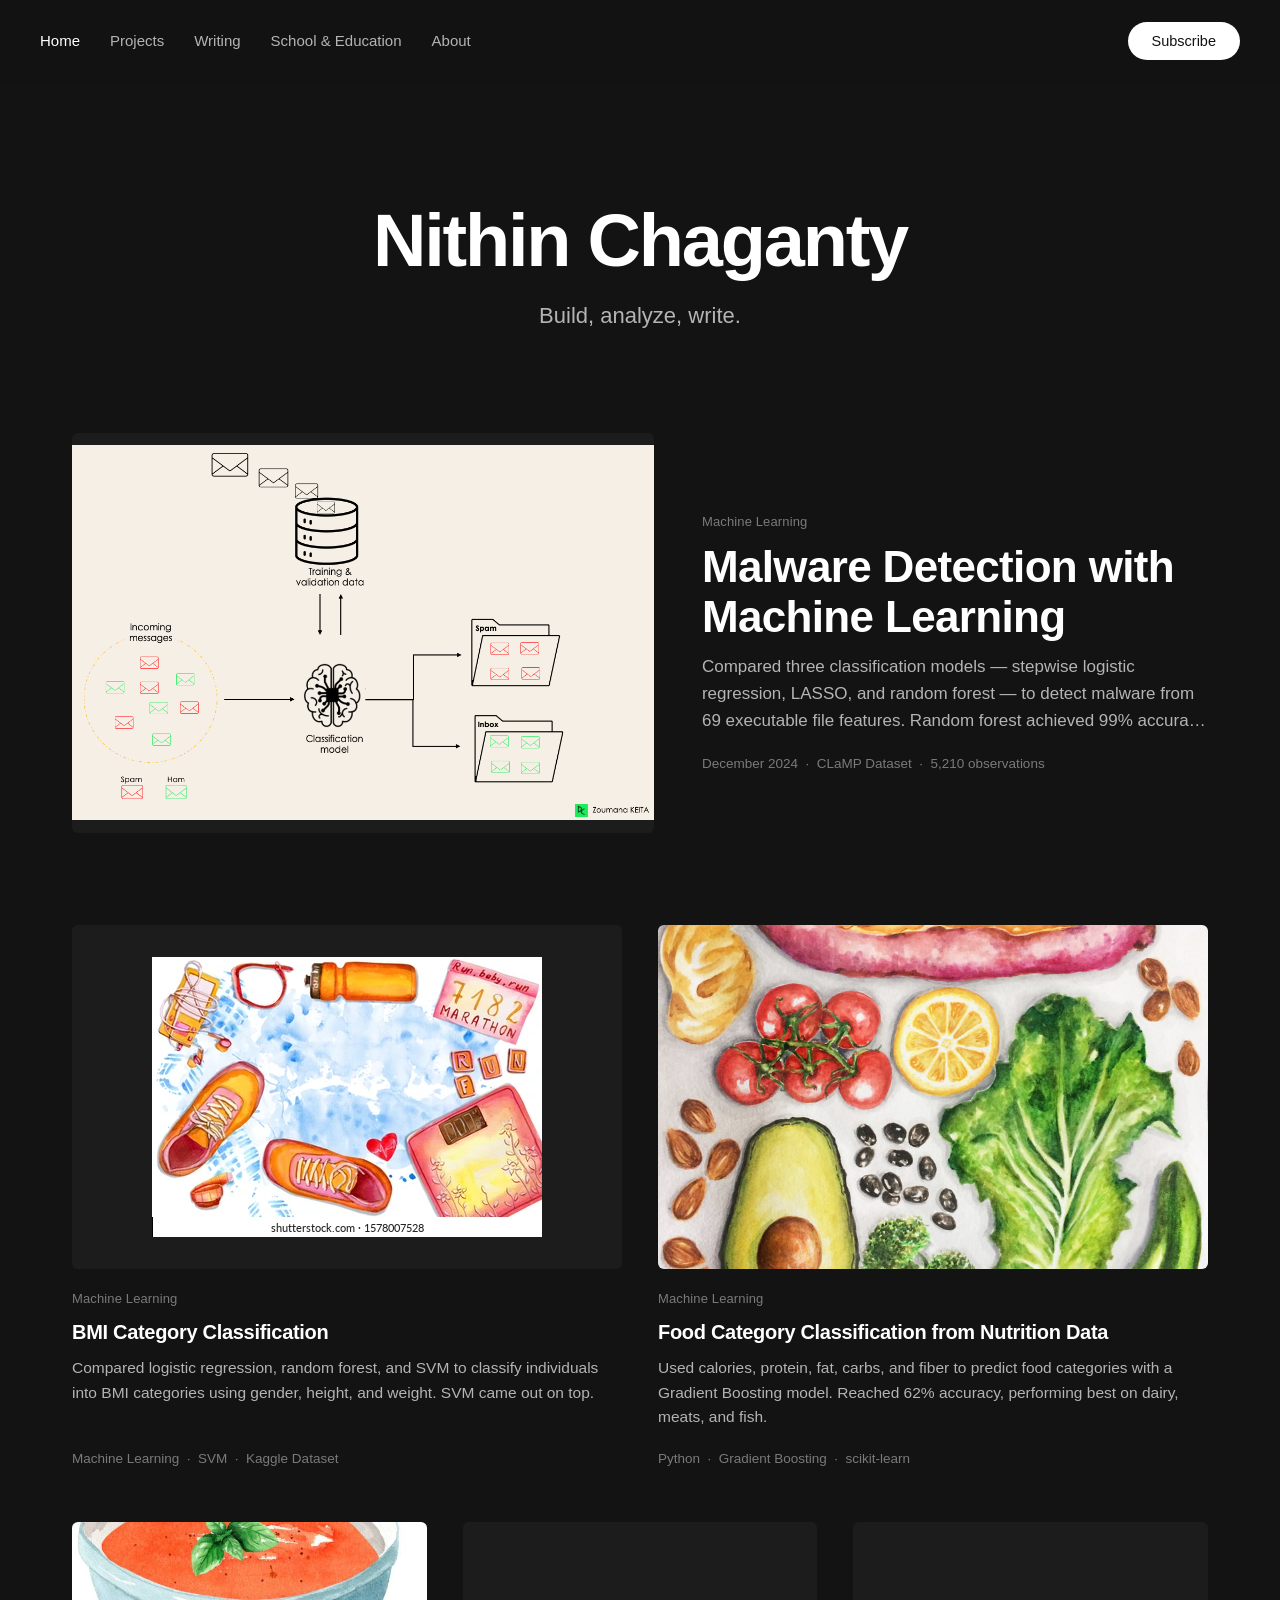
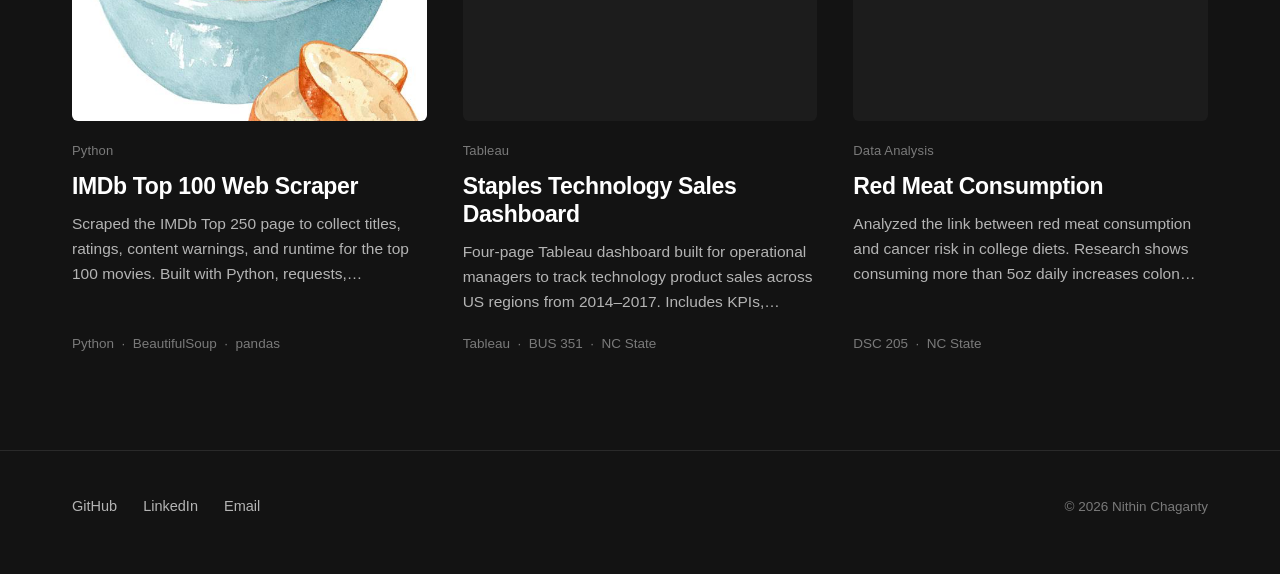
==== index.html @ 19c8eb6e "Update index.html" ====
<!DOCTYPE html>
<html lang="en">
<head>
<meta charset="UTF-8">
<meta name="viewport" content="width=device-width, initial-scale=1.0">
<title>Nithin Chaganty — Machine Learning &amp; Data Science</title>
<meta name="description" content="Machine learning and data science projects, plus writing on things I find interesting.">
<link rel="stylesheet" href="style.css">
</head>
<body>

 
<header class="site-header">
  <div class="wrap header-inner">
    <nav class="nav" id="nav">
      <a href="index.html">Home</a>
      <a href="projects.html">Projects</a>
      <a href="writing.html">Writing</a>
      <a href="school.html">School &amp; Education</a>
      <a href="about.html">About</a>
    </nav>
    <div class="header-actions">
      <button class="nav-toggle" aria-label="Toggle navigation" aria-expanded="false" aria-controls="nav">☰</button>
      <button class="btn-subscribe" data-subscribe-open>Subscribe</button>
    </div>
  </div>
</header>

<main>
  

  
  <section class="hero">
    <div class="wrap">
      <h1>Nithin Chaganty</h1>
      <p class="hero-tagline">Build, analyze, write.</p>
    </div>
  </section>

  <div class="wrap">

    <!-- TIER 1 — Featured (biggest) -->
    <article class="featured">
      <div class="thumb">
        <a href="https://github.com/Nithin-Chaganty/malware-detection-ml/blob/main/malware_detection_ml.ipynb" target="_blank" rel="noopener">
          <img src="images/66a2f1ebb5b625f74538ba66_668f07755b189f5d269ae3f2_Machine_learning_classification_illustration_for_the_email_a993b8df37.png" alt="Malware Detection Project">
        </a>
      </div>
      <div>
        <p class="post-eyebrow">Machine Learning</p>
        <a class="post-title-link" href="https://github.com/Nithin-Chaganty/malware-detection-ml/blob/main/malware_detection_ml.ipynb" target="_blank" rel="noopener">
          <h2 class="post-title">Malware Detection with Machine Learning</h2>
        </a>
        <p class="post-excerpt">Compared three classification models — stepwise logistic regression, LASSO, and random forest — to detect malware from 69 executable file features. Random forest achieved 99% accuracy with only 16 misclassifications out of 1,563 test files.</p>
        <p class="post-meta">December 2024 &nbsp;·&nbsp; CLaMP Dataset &nbsp;·&nbsp; 5,210 observations</p>
      </div>
    </article>

    <!-- TIER 2 — Medium (2 col) -->
    <div class="feed-medium">

      <article class="post-card">
        <div class="thumb">
          <a href="https://github.com/Nithin-Chaganty/bmi-classification-ml/blob/main/FinalReport.ipynb" target="_blank" rel="noopener">
            <img src="images/hand-drawn-watercolor-illustration-fitness-260nw-1578007528.webp" alt="BMI Classification Project" onerror="this.parentElement.innerHTML='&lt;span class=thumb-placeholder&gt;&lt;/span&gt;'">
          </a>
        </div>
        <p class="post-eyebrow">Machine Learning</p>
        <a class="post-title-link" href="https://github.com/Nithin-Chaganty/bmi-classification-ml/blob/main/FinalReport.ipynb" target="_blank" rel="noopener">
          <h2 class="post-title">BMI Category Classification</h2>
        </a>
        <p class="post-excerpt">Compared logistic regression, random forest, and SVM to classify individuals into BMI categories using gender, height, and weight. SVM came out on top.</p>
        <p class="post-meta">Machine Learning &nbsp;·&nbsp; SVM &nbsp;·&nbsp; Kaggle Dataset</p>
      </article>

      <article class="post-card">
        <div class="thumb">
          <a href="https://github.com/Nithin-Chaganty/food-nutrition-classification/blob/main/DSA201FinalProject.ipynb" target="_blank" rel="noopener">
            <img src="images/watercolor-healthy-food_orig.jpg" alt="Food Nutrition Classification" onerror="this.parentElement.innerHTML='&lt;span class=thumb-placeholder&gt;&lt;/span&gt;'">
          </a>
        </div>
        <p class="post-eyebrow">Machine Learning</p>
        <a class="post-title-link" href="https://github.com/Nithin-Chaganty/food-nutrition-classification/blob/main/DSA201FinalProject.ipynb" target="_blank" rel="noopener">
          <h2 class="post-title">Food Category Classification from Nutrition Data</h2>
        </a>
        <p class="post-excerpt">Used calories, protein, fat, carbs, and fiber to predict food categories with a Gradient Boosting model. Reached 62% accuracy, performing best on dairy, meats, and fish.</p>
        <p class="post-meta">Python &nbsp;·&nbsp; Gradient Boosting &nbsp;·&nbsp; scikit-learn</p>
      </article>

    </div>

    <!-- TIER 3 — Small (3 col grid) -->
    <div class="feed">

      <article class="post-card">
        <div class="thumb">
          <a href="https://nbviewer.org/github/Nithin-Chaganty/imdb-top-100-webscraper/blob/main/Webscraping.ipynb" target="_blank" rel="noopener">
            <img src="images/istockphoto-2164151690-612x612.jpg" alt="IMDb Web Scraper" onerror="this.parentElement.innerHTML='&lt;span class=thumb-placeholder&gt;&lt;/span&gt;'">
          </a>
        </div>
        <p class="post-eyebrow">Python</p>
        <a class="post-title-link" href="https://nbviewer.org/github/Nithin-Chaganty/imdb-top-100-webscraper/blob/main/Webscraping.ipynb" target="_blank" rel="noopener">
          <h2 class="post-title">IMDb Top 100 Web Scraper</h2>
        </a>
        <p class="post-excerpt">Scraped the IMDb Top 250 page to collect titles, ratings, content warnings, and runtime for the top 100 movies. Built with Python, requests, BeautifulSoup, and pandas.</p>
        <p class="post-meta">Python &nbsp;·&nbsp; BeautifulSoup &nbsp;·&nbsp; pandas</p>
      </article>
     
<article class="post-card">
  <div class="thumb">
    <a href="staples-dashboard.html">
      <img src="images/staples.jpg" alt="Staples Dashboard" onerror="this.parentElement.innerHTML='&lt;span class=thumb-placeholder&gt;&lt;/span&gt;'">
    </a>
  </div>
  <p class="post-eyebrow">Tableau</p>
  <a class="post-title-link" href="staples-dashboard.html">
    <h2 class="post-title">Staples Technology Sales Dashboard</h2>
  </a>
  <p class="post-excerpt">Four-page Tableau dashboard built for operational managers to track technology product sales across US regions from 2014–2017. Includes KPIs, geographic maps, and profit analysis.</p>
  <p class="post-meta">Tableau &nbsp;·&nbsp; BUS 351 &nbsp;·&nbsp; NC State</p>
</article>

<article class="post-card">
  <div class="thumb">
    <a href="redmeat.html">
      <img src="images/redmeat.jpg" alt="Red Meat Consumption" onerror="this.parentElement.innerHTML='&lt;span class=thumb-placeholder&gt;&lt;/span&gt;'">
    </a>
  </div>
  <p class="post-eyebrow">Data Analysis</p>
  <a class="post-title-link" href="redmeat.html">
    <h2 class="post-title">Red Meat Consumption</h2>
  </a>
  <p class="post-excerpt">Analyzed the link between red meat consumption and cancer risk in college diets. Research shows consuming more than 5oz daily increases colon cancer risk by 30% — with effects that accumulate silently over time.</p>
  <p class="post-meta">DSC 205 &nbsp;·&nbsp; NC State</p>
</article>
     
    </div>
  </div>
</main>

<footer class="site-footer">
  <div class="wrap footer-inner">
    <div class="footer-links">
      <a href="https://github.com/Nithin-Chaganty" target="_blank" rel="noopener">GitHub</a>
      <a href="https://linkedin.com/in/nithin-chaganty" target="_blank" rel="noopener">LinkedIn</a>
      <a href="mailto:you@example.com">Email</a>
    </div>
    <p class="footer-copy">© 2026 Nithin Chaganty</p>
  </div>
</footer>

<div class="modal-backdrop" id="subscribe-modal" role="dialog" aria-modal="true" aria-labelledby="subscribe-title">
  <div class="modal">
    <button class="modal-close" data-subscribe-close aria-label="Close">&times;</button>
    <h2 id="subscribe-title">Get new posts by email</h2>
    <p>New projects and writing, sent when I publish. No spam.</p>
    <form action="https://formspree.io/f/YOUR_FORM_ID" method="POST">
      <input type="email" name="email" placeholder="name@example.com" required aria-label="Email address">
      <button type="submit" class="btn-subscribe">Subscribe</button>
    </form>
    <p class="modal-note">Unsubscribe anytime.</p>
  </div>
</div>

<script src="script.js"></script>
</body>
</html>
---- style.css ----
/* ============================================================
   Shared styles — used by every page.
   Edit colors and fonts here once; the whole site follows.
   ============================================================ */

:root{
  --bg:#131313;
  --bg-raised:#1C1C1C;
  --text:#FFFFFF;
  --text-secondary:#B4B4B4;
  --text-muted:#7A7A7A;
  --border:#2A2A2A;
  --accent:#A0A0A0;
  --pill-bg:#FFFFFF;
  --pill-text:#131313;
  --font:Arial,Helvetica,sans-serif;
  --max-w:1200px;
  --radius:6px;
}

*{box-sizing:border-box;}
html{scroll-behavior:smooth;}
body{
  margin:0;
  background:var(--bg);
  color:var(--text);
  font-family:var(--font);
  font-size:16px;
  line-height:1.6;
  -webkit-font-smoothing:antialiased;
  -moz-osx-font-smoothing:grayscale;
}
img{max-width:100%; display:block;}
a{color:inherit; text-decoration:none;}

.wrap{max-width:var(--max-w); margin:0 auto; padding:0 32px;}
@media (max-width:640px){.wrap{padding:0 20px;}}

.sr-only{
  position:absolute; width:1px; height:1px; padding:0; margin:-1px;
  overflow:hidden; clip:rect(0,0,0,0); white-space:nowrap; border:0;
}

/* ---------------- header / nav ---------------- */
.site-header{
  position:sticky; top:0; z-index:60;
  background:rgba(19,19,19,0.9);
  backdrop-filter:blur(10px);
}
.header-inner{
  display:flex; align-items:center; justify-content:space-between;
  gap:24px; padding:22px 0;
}
.nav{display:flex; align-items:center; gap:30px; flex-wrap:wrap;}
.nav a{
  font-size:15px;
  font-weight:400;
  color:var(--text-secondary);
  transition:color .15s ease;
}
.nav a:hover{color:var(--text);}
.nav a.is-active{color:var(--text); font-weight:500;}

.header-actions{display:flex; align-items:center; gap:16px;}
.btn-subscribe{
  background:var(--pill-bg);
  color:var(--pill-text);
  font-family:var(--font);
  font-size:14.5px;
  font-weight:500;
  border:none;
  border-radius:999px;
  padding:11px 24px;
  cursor:pointer;
  transition:opacity .15s ease, transform .1s ease;
}
.btn-subscribe:hover{opacity:.85;}
.btn-subscribe:active{transform:scale(.97);}

.nav-toggle{
  display:none;
  background:none; border:none; color:var(--text);
  font-size:22px; cursor:pointer; padding:4px 8px;
}
@media (max-width:820px){
  .nav-toggle{display:block;}
  .nav{
    display:none;
    position:absolute; top:100%; left:0; right:0;
    flex-direction:column; align-items:flex-start; gap:0;
    background:var(--bg); border-top:1px solid var(--border);
    padding:8px 32px 20px;
  }
  .nav.is-open{display:flex;}
  .nav a{padding:12px 0; width:100%;}
}

/* ---------------- hero ---------------- */
.hero{padding:120px 0 100px; text-align:center;}
.hero h1{
  font-size:clamp(44px,7vw,74px);
  font-weight:700;
  letter-spacing:-0.03em;
  line-height:1.05;
  margin:0 0 18px;
}
.hero-tagline{
  font-size:clamp(18px,2.2vw,22px);
  color:var(--text-secondary);
  font-weight:400;
  margin:0;
}
.page-head{padding:80px 0 56px;}
.page-head h1{
  font-size:clamp(34px,5vw,52px);
  font-weight:700;
  letter-spacing:-0.025em;
  margin:0 0 14px;
}
.page-head p{
  font-size:17px;
  color:var(--text-secondary);
  max-width:620px;
  margin:0;
}

/* ---------------- featured post ---------------- */
.featured{
  display:grid;
  grid-template-columns:1.15fr 1fr;
  gap:48px;
  align-items:center;
  padding-bottom:72px;
}
@media (max-width:900px){.featured{grid-template-columns:1fr; gap:24px;}}
.featured .thumb{aspect-ratio:16/11;}
.featured .post-title{font-size:clamp(30px,3.6vw,44px); line-height:1.12;}
.featured .post-excerpt{font-size:17px; -webkit-line-clamp:3;}

/* ---------------- medium posts (2 col) ---------------- */
.feed-medium{
  display:grid;
  grid-template-columns:1fr 1fr;
  gap:36px;
  margin-bottom:52px;
}
.feed-medium .post-title{font-size:20px;}
.feed-medium .thumb{aspect-ratio:16/10;}
@media (max-width:700px){.feed-medium{grid-template-columns:1fr;}}

/* ---------------- post cards ---------------- */
.feed{
  display:grid;
  grid-template-columns:repeat(auto-fill,minmax(300px,1fr));
  gap:52px 36px;
  padding-bottom:96px;
}
.post-card{display:flex; flex-direction:column;}
.thumb{
  width:100%;
  aspect-ratio:16/9;
  border-radius:var(--radius);
  overflow:hidden;
  background:var(--bg-raised);
  margin-bottom:20px;
  display:flex; align-items:center; justify-content:center;
}
.thumb img{width:100%; height:100%; object-fit:cover;}
.thumb-placeholder{
  font-size:13px;
  color:var(--text-muted);
  letter-spacing:.02em;
}
.post-eyebrow{
  font-size:13px;
  font-weight:500;
  color:var(--text-muted);
  margin:0 0 10px;
  letter-spacing:.01em;
}
.post-title{
  font-size:23px;
  font-weight:700;
  letter-spacing:-0.015em;
  line-height:1.22;
  margin:0 0 12px;
}
.post-card a.post-title-link:hover .post-title,
.featured a.post-title-link:hover .post-title{color:var(--accent);}
.post-excerpt{
  font-size:15.5px;
  color:var(--text-secondary);
  margin:0 0 14px;
  display:-webkit-box;
  -webkit-line-clamp:3;
  -webkit-box-orient:vertical;
  overflow:hidden;
}
.post-meta{
  font-size:13.5px;
  color:var(--text-muted);
  margin:0;
  margin-top:auto;
  padding-top:4px;
}

/* ---------------- filter chips ---------------- */
.filters{display:flex; gap:10px; flex-wrap:wrap; padding-bottom:40px;}
.chip{
  background:transparent;
  border:1px solid var(--border);
  color:var(--text-secondary);
  font-family:var(--font);
  font-size:14px;
  border-radius:999px;
  padding:8px 18px;
  cursor:pointer;
  transition:border-color .15s ease, color .15s ease;
}
.chip:hover{border-color:var(--text-muted); color:var(--text);}
.chip.is-active{background:var(--text); border-color:var(--text); color:var(--bg); font-weight:500;}

/* ---------------- article page ---------------- */
.article{max-width:720px; margin:0 auto; padding:60px 0 100px;}
.article-head{margin-bottom:44px;}
.article-head .post-eyebrow{font-size:14px; color:var(--accent);}
.article-head h1{
  font-size:clamp(32px,4.6vw,50px);
  font-weight:700;
  letter-spacing:-0.025em;
  line-height:1.12;
  margin:0 0 16px;
}
.article-head .post-meta{font-size:14.5px;}
.article-hero{border-radius:var(--radius); overflow:hidden; margin-bottom:44px; background:var(--bg-raised);}
.article-body{font-size:17.5px; line-height:1.75; color:#E4E4E4;}
.article-body h2{font-size:27px; font-weight:700; letter-spacing:-0.015em; margin:48px 0 16px;}
.article-body h3{font-size:21px; font-weight:600; margin:36px 0 12px;}
.article-body p{margin:0 0 24px;}
.article-body ul,.article-body ol{margin:0 0 24px; padding-left:24px;}
.article-body li{margin-bottom:10px;}
.article-body a{color:var(--accent); text-decoration:underline; text-underline-offset:3px;}
.article-body blockquote{
  margin:32px 0;
  padding:4px 0 4px 22px;
  border-left:2px solid var(--accent);
  color:var(--text-secondary);
  font-style:italic;
}
.article-body img{border-radius:var(--radius); margin:32px 0;}
.article-body code{
  background:var(--bg-raised);
  padding:2px 7px;
  border-radius:4px;
  font-family:ui-monospace,SFMono-Regular,Menlo,monospace;
  font-size:.9em;
}
.article-body pre{
  background:var(--bg-raised);
  padding:20px 22px;
  border-radius:var(--radius);
  overflow-x:auto;
  margin:0 0 28px;
}
.article-body pre code{background:none; padding:0;}

/* ---------------- subscribe modal ---------------- */
.modal-backdrop{
  display:none;
  position:fixed; inset:0; z-index:100;
  background:rgba(0,0,0,.72);
  backdrop-filter:blur(3px);
  align-items:center; justify-content:center;
  padding:20px;
}
.modal-backdrop.is-open{display:flex;}
.modal{
  background:var(--bg-raised);
  border:1px solid var(--border);
  border-radius:12px;
  padding:36px 34px 32px;
  max-width:420px; width:100%;
  position:relative;
}
.modal h2{font-size:24px; font-weight:700; letter-spacing:-0.02em; margin:0 0 10px;}
.modal p{font-size:15px; color:var(--text-secondary); margin:0 0 22px;}
.modal-close{
  position:absolute; top:14px; right:16px;
  background:none; border:none; color:var(--text-muted);
  font-size:24px; line-height:1; cursor:pointer; padding:4px;
}
.modal-close:hover{color:var(--text);}
.modal input[type=email]{
  width:100%;
  background:var(--bg);
  border:1px solid var(--border);
  border-radius:var(--radius);
  color:var(--text);
  font-family:var(--font);
  font-size:15px;
  padding:13px 16px;
  margin-bottom:14px;
}
.modal input[type=email]:focus{outline:none; border-color:var(--accent);}
.modal .btn-subscribe{width:100%;}
.modal-note{font-size:13px; color:var(--text-muted); margin:16px 0 0;}

/* ---------------- footer ---------------- */
.site-footer{
  border-top:1px solid var(--border);
  padding:44px 0 56px;
}
.footer-inner{
  display:flex; align-items:center; justify-content:space-between;
  gap:20px; flex-wrap:wrap;
}
.footer-links{display:flex; gap:26px; flex-wrap:wrap;}
.footer-links a{font-size:14.5px; color:var(--text-secondary);}
.footer-links a:hover{color:var(--text);}
.footer-copy{font-size:13.5px; color:var(--text-muted); margin:0;}

/* ---------------- focus + motion ---------------- */
a:focus-visible,button:focus-visible,input:focus-visible{
  outline:2px solid var(--accent);
  outline-offset:3px;
  border-radius:3px;
}
@media (prefers-reduced-motion:reduce){
  *{animation:none !important; transition:none !important;}
  html{scroll-behavior:auto;}
}
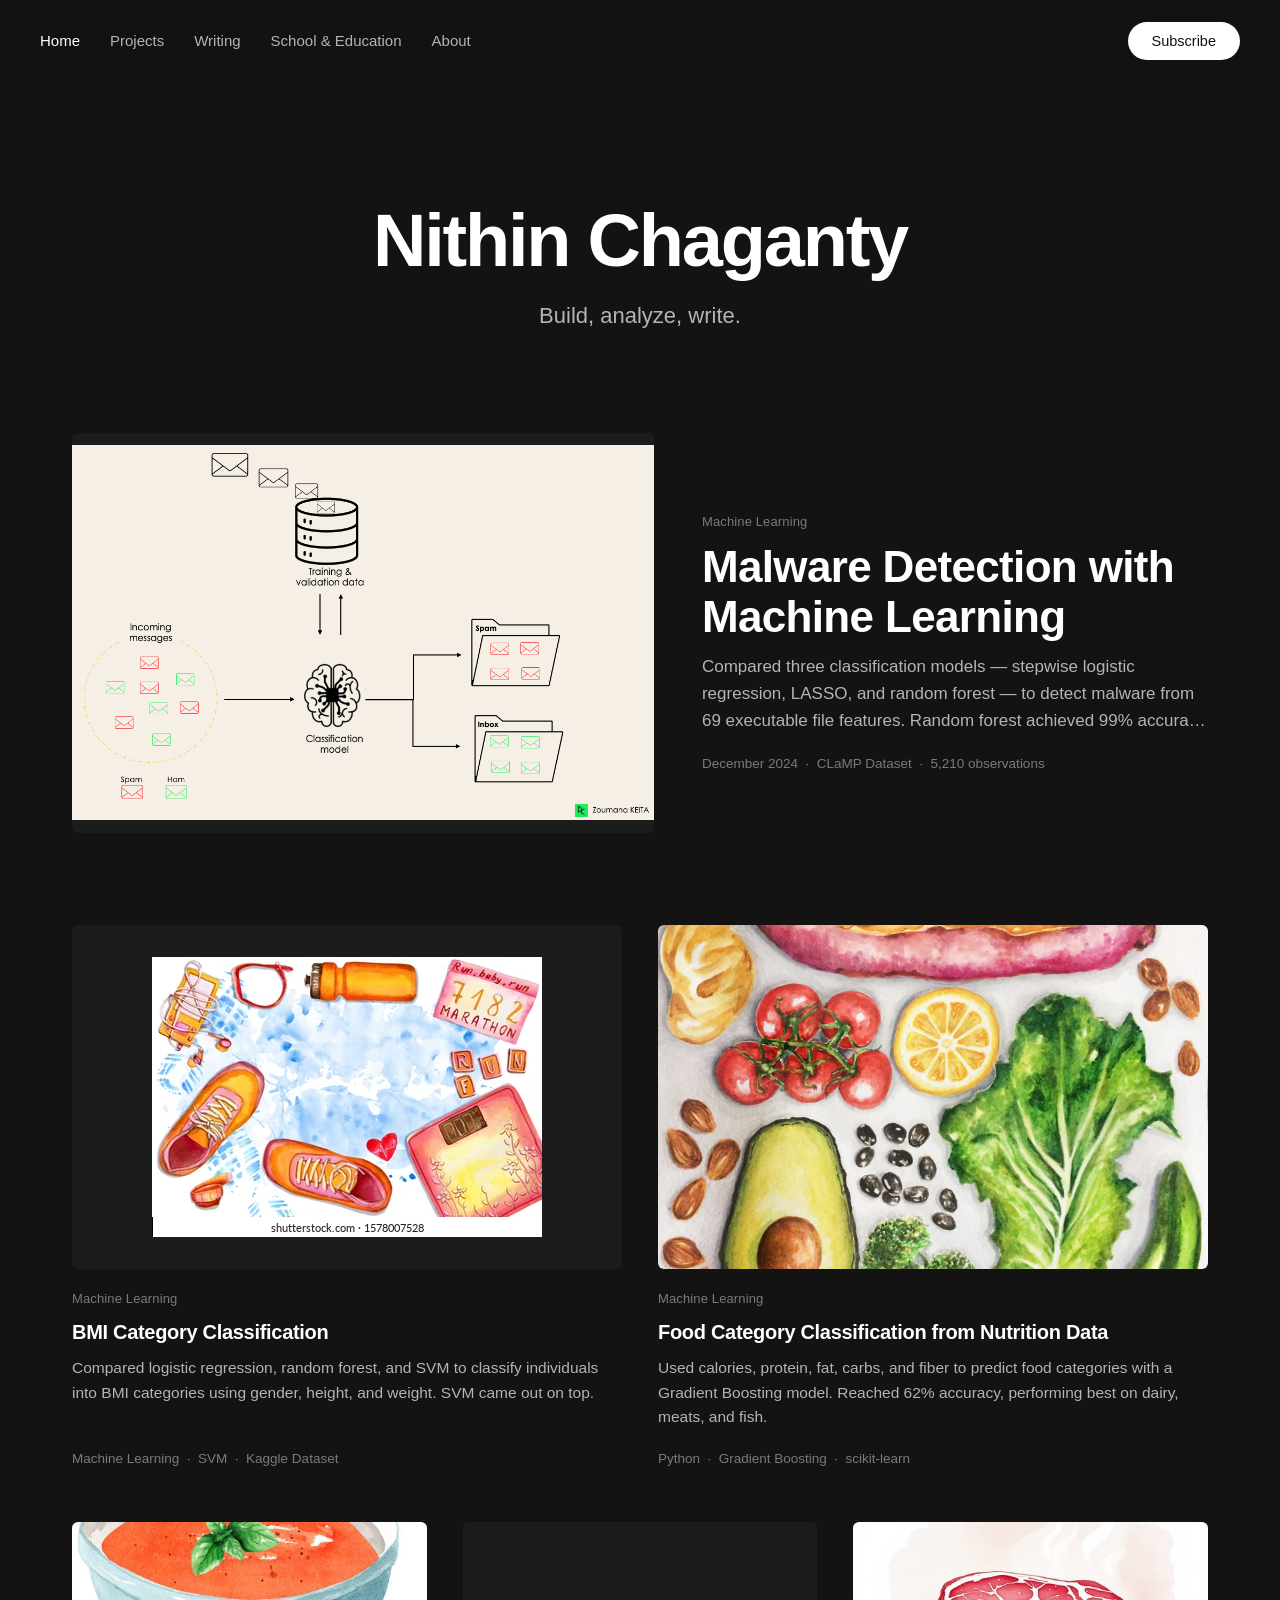
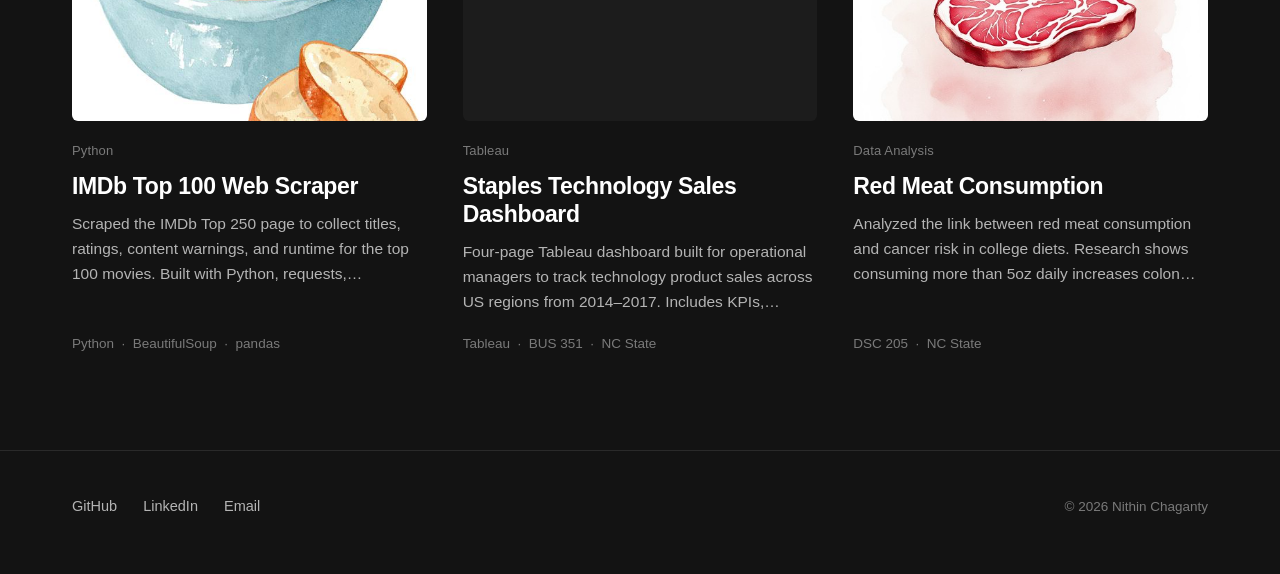
==== commit e7ad7c74: "Update index.html" ====
--- a/index.html
+++ b/index.html
@@ -123,7 +123,7 @@
 <article class="post-card">
   <div class="thumb">
     <a href="redmeat.html">
-      <img src="images/redmeat.jpg" alt="Red Meat Consumption" onerror="this.parentElement.innerHTML='&lt;span class=thumb-placeholder&gt;&lt;/span&gt;'">
+      <img src="images/watercolor-steak-art-stockcake.jpg" alt="Red Meat Consumption" onerror="this.parentElement.innerHTML='&lt;span class=thumb-placeholder&gt;&lt;/span&gt;'">
     </a>
   </div>
   <p class="post-eyebrow">Data Analysis</p>
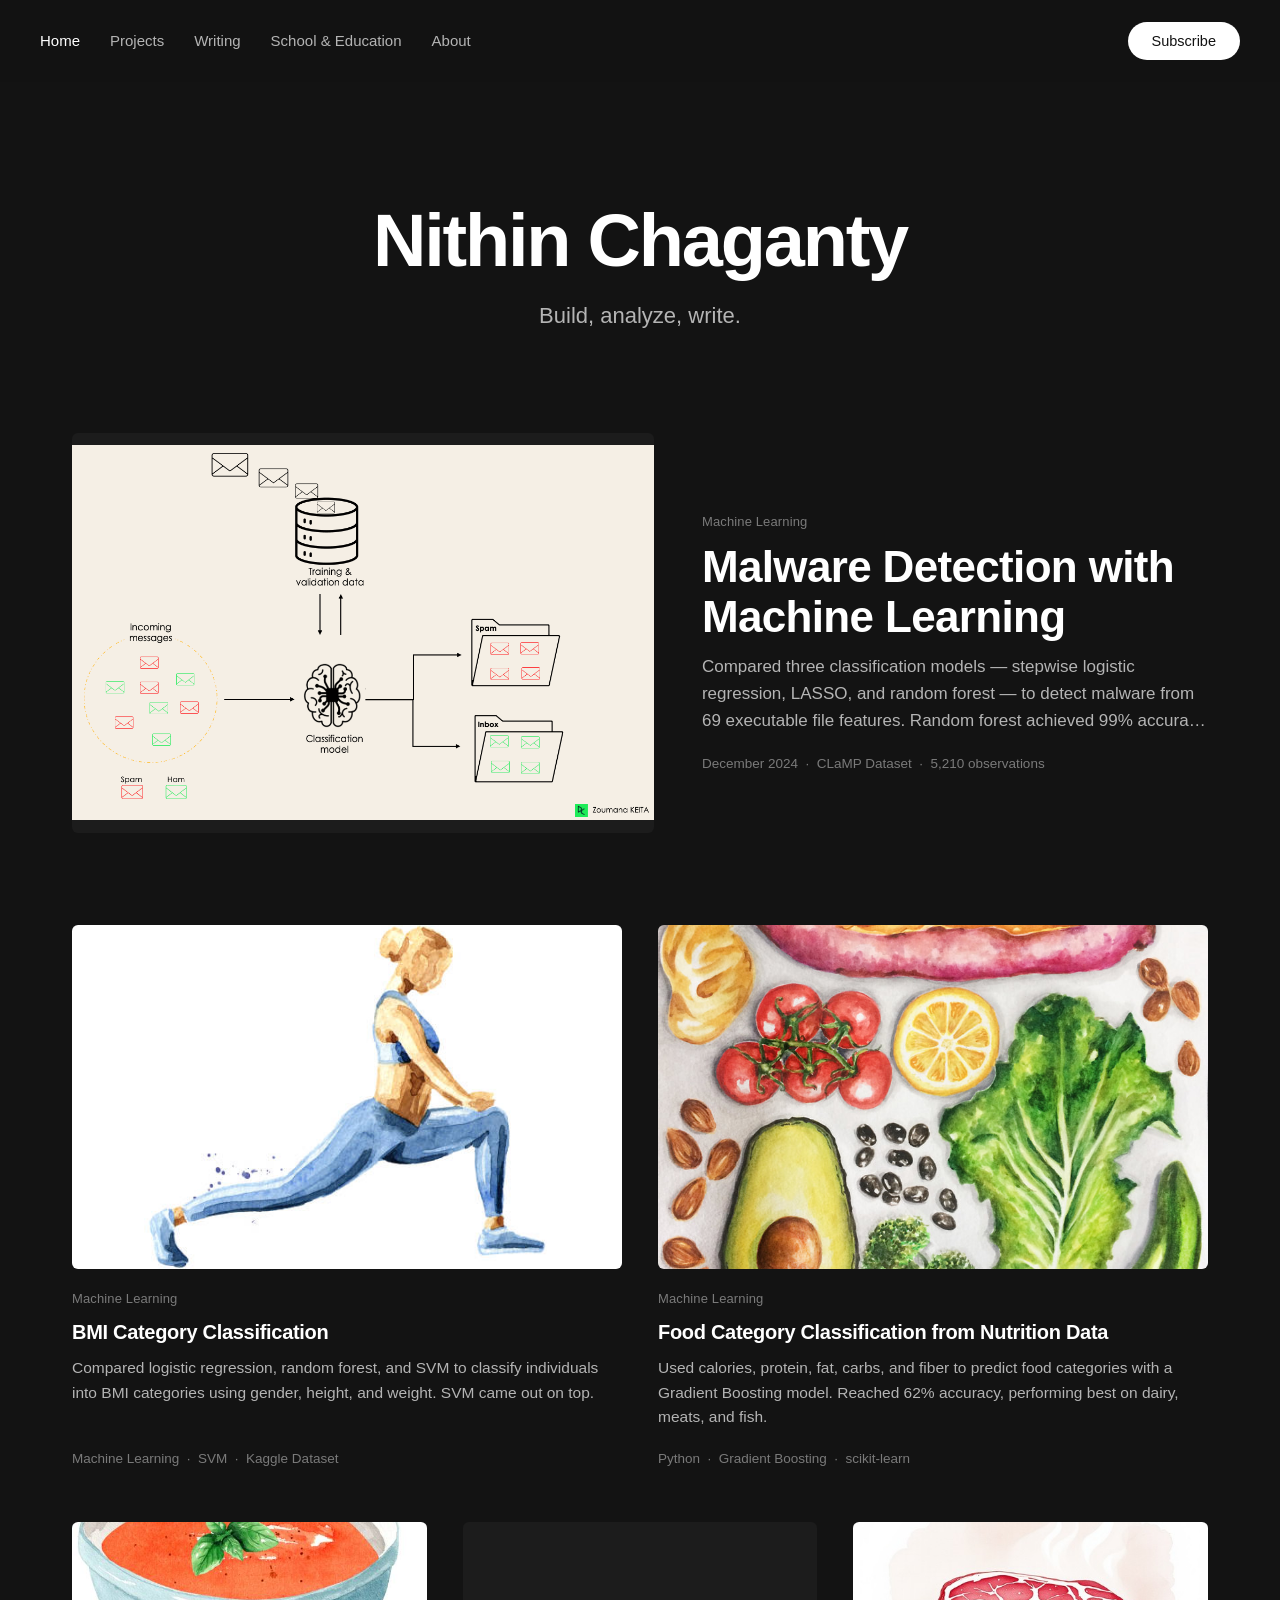
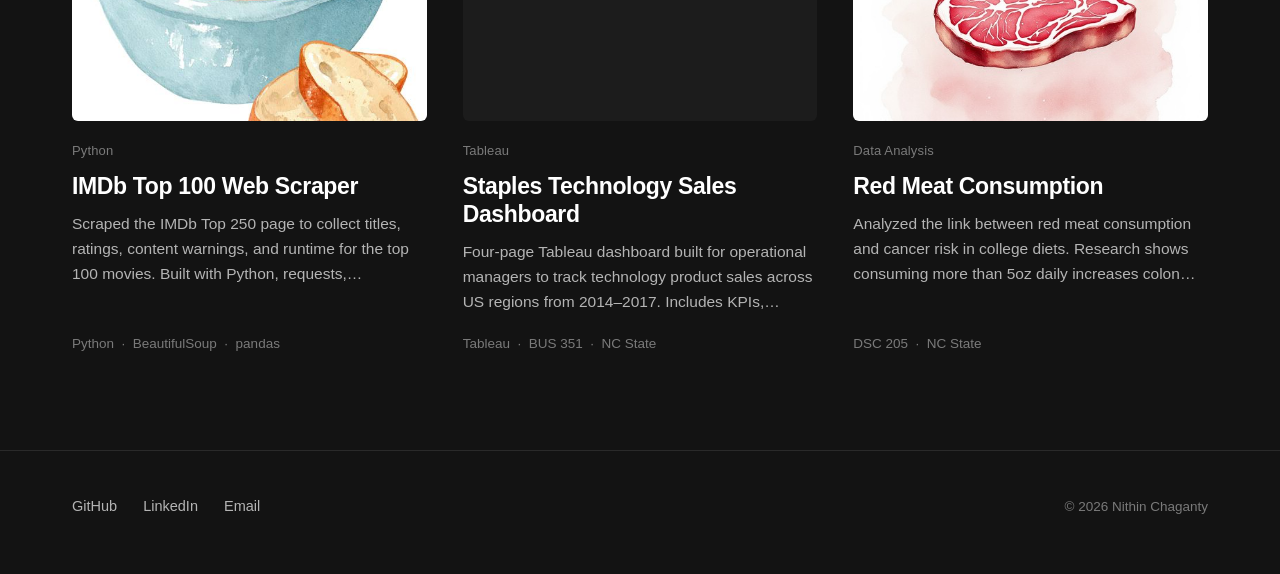
==== commit 8b458015: "Update index.html" ====
--- a/index.html
+++ b/index.html
@@ -62,7 +62,7 @@
       <article class="post-card">
         <div class="thumb">
           <a href="https://github.com/Nithin-Chaganty/bmi-classification-ml/blob/main/FinalReport.ipynb" target="_blank" rel="noopener">
-            <img src="images/hand-drawn-watercolor-illustration-fitness-260nw-1578007528.webp" alt="BMI Classification Project" onerror="this.parentElement.innerHTML='&lt;span class=thumb-placeholder&gt;&lt;/span&gt;'">
+            <img src="images/istockphoto-1091779810-612x612.jpg" alt="BMI Classification Project" onerror="this.parentElement.innerHTML='&lt;span class=thumb-placeholder&gt;&lt;/span&gt;'">
           </a>
         </div>
         <p class="post-eyebrow">Machine Learning</p>
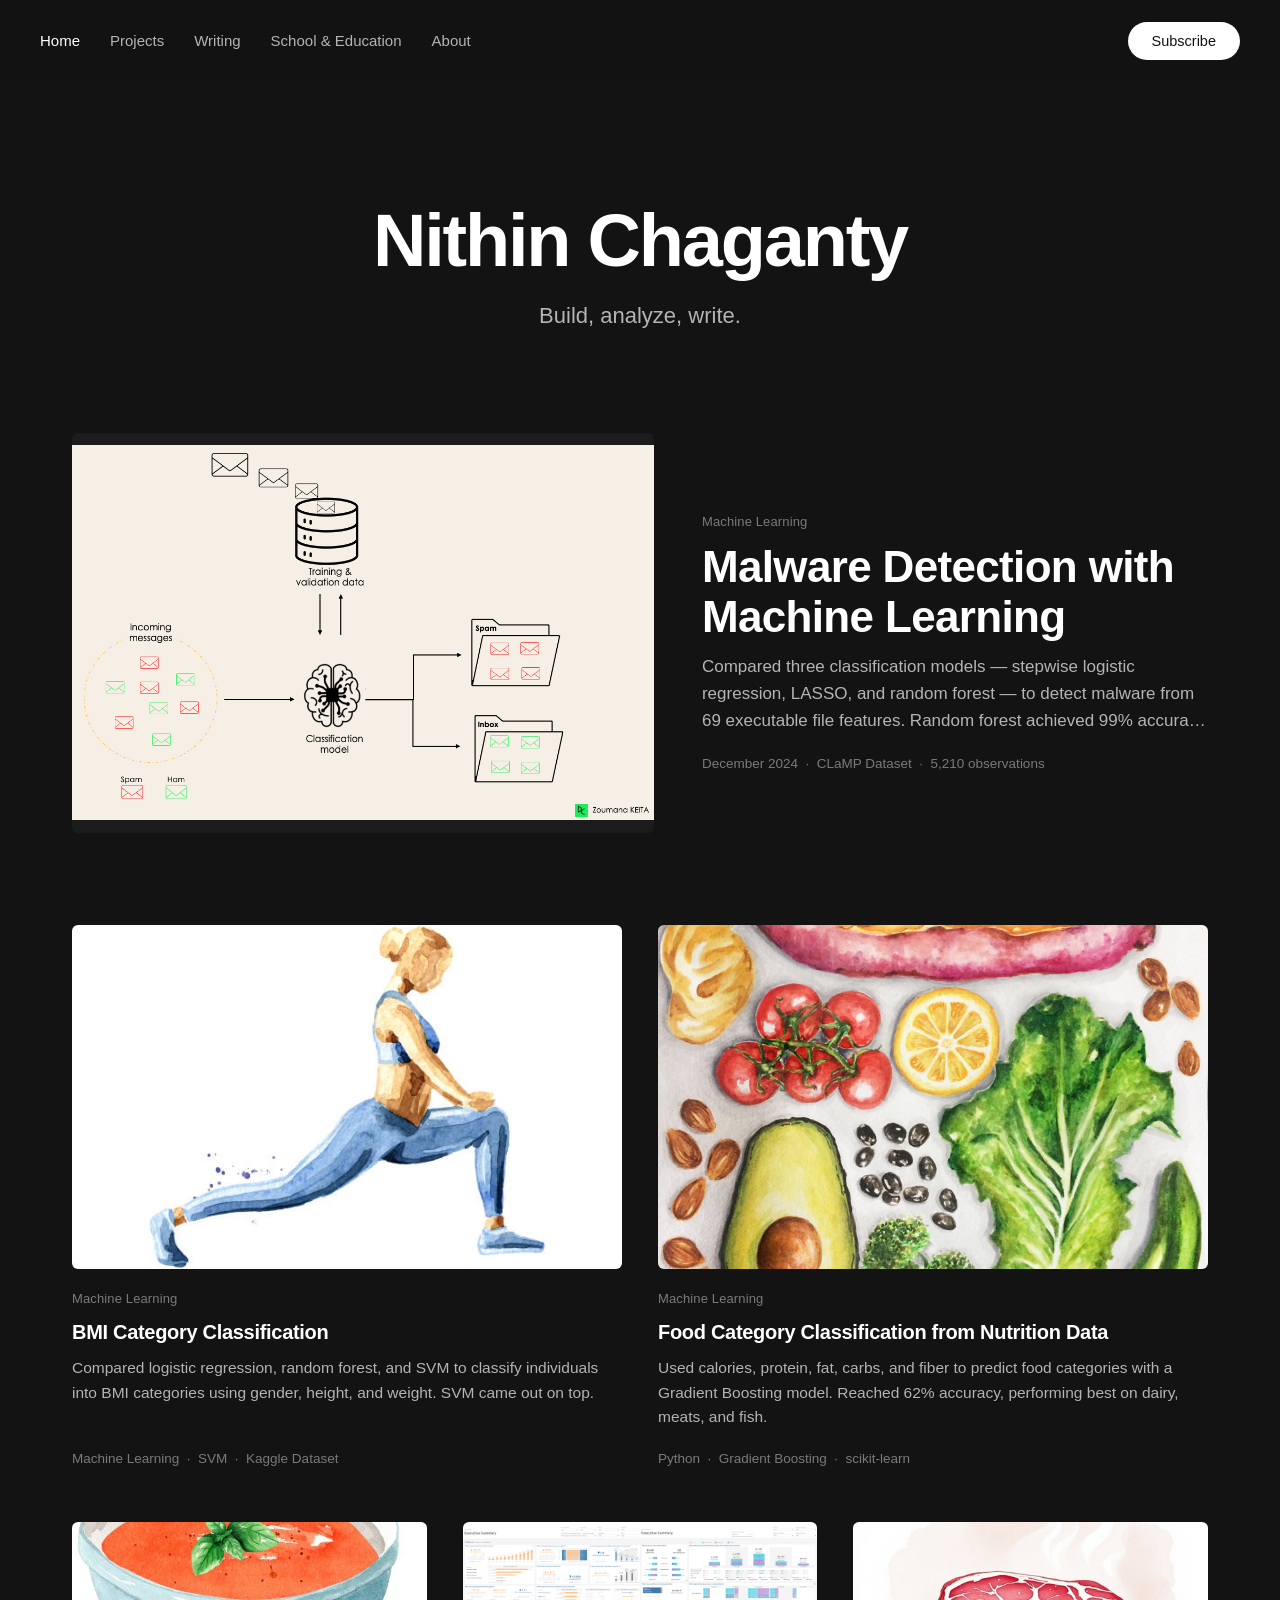
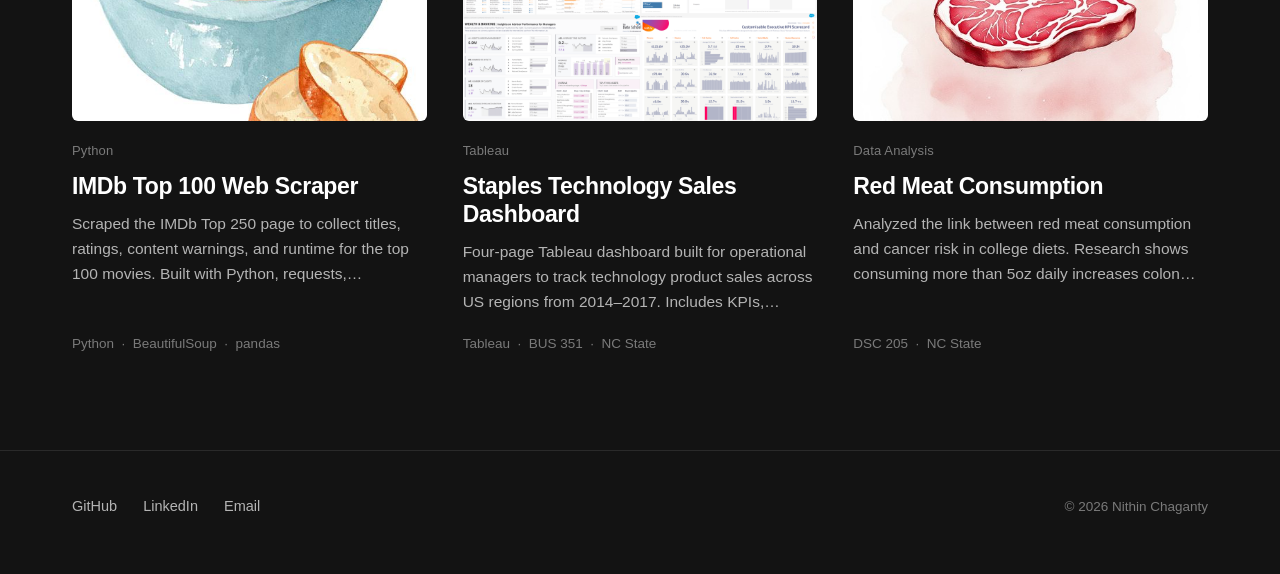
==== commit ce9d5912: "Update index.html" ====
--- a/index.html
+++ b/index.html
@@ -109,7 +109,7 @@
 <article class="post-card">
   <div class="thumb">
     <a href="staples-dashboard.html">
-      <img src="images/staples.jpg" alt="Staples Dashboard" onerror="this.parentElement.innerHTML='&lt;span class=thumb-placeholder&gt;&lt;/span&gt;'">
+      <img src="images/Accelerators Collage.png" alt="Staples Dashboard" onerror="this.parentElement.innerHTML='&lt;span class=thumb-placeholder&gt;&lt;/span&gt;'">
     </a>
   </div>
   <p class="post-eyebrow">Tableau</p>
@@ -149,6 +149,7 @@
   </div>
 </footer>
 
+ 
 <div class="modal-backdrop" id="subscribe-modal" role="dialog" aria-modal="true" aria-labelledby="subscribe-title">
   <div class="modal">
     <button class="modal-close" data-subscribe-close aria-label="Close">&times;</button>
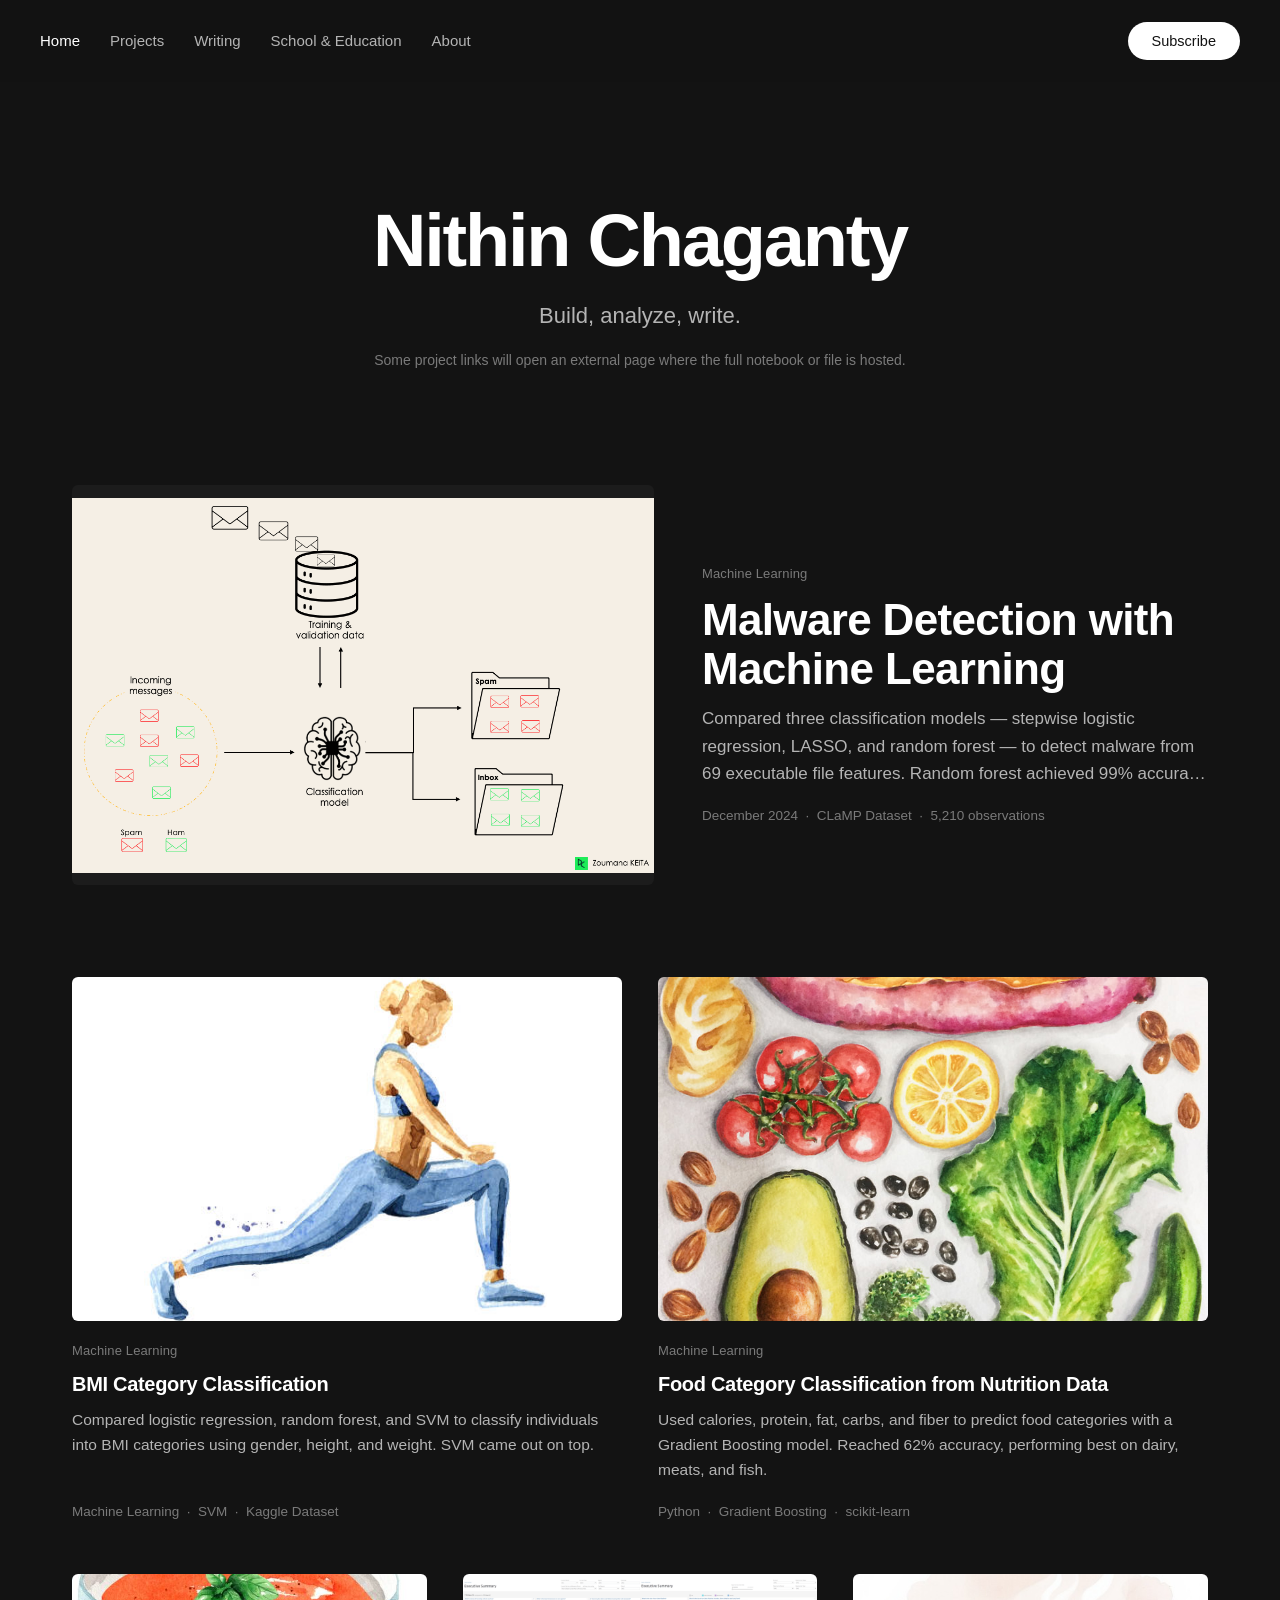
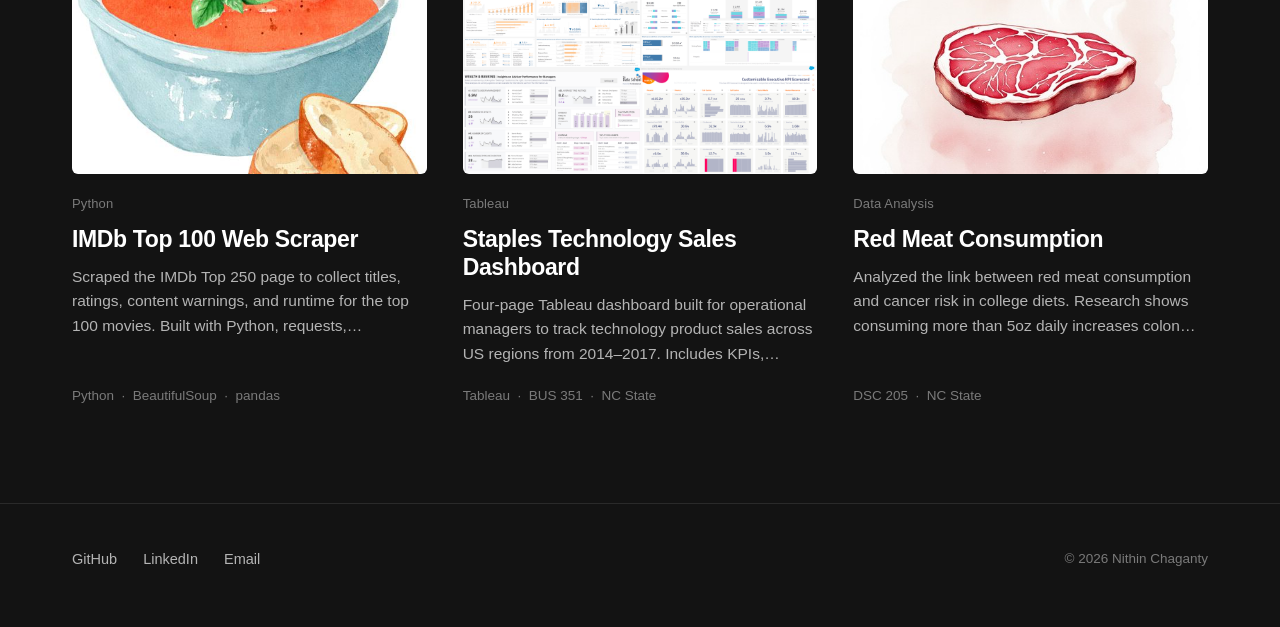
==== commit 890aae64: "Update index.html" ====
--- a/index.html
+++ b/index.html
@@ -30,10 +30,11 @@
   
 
   
-  <section class="hero">
+<section class="hero">
     <div class="wrap">
       <h1>Nithin Chaganty</h1>
       <p class="hero-tagline">Build, analyze, write.</p>
+      <p style="font-size:14px; color:var(--text-muted); margin-top:16px;">Some project links will open an external page where the full notebook or file is hosted.</p>
     </div>
   </section>
 
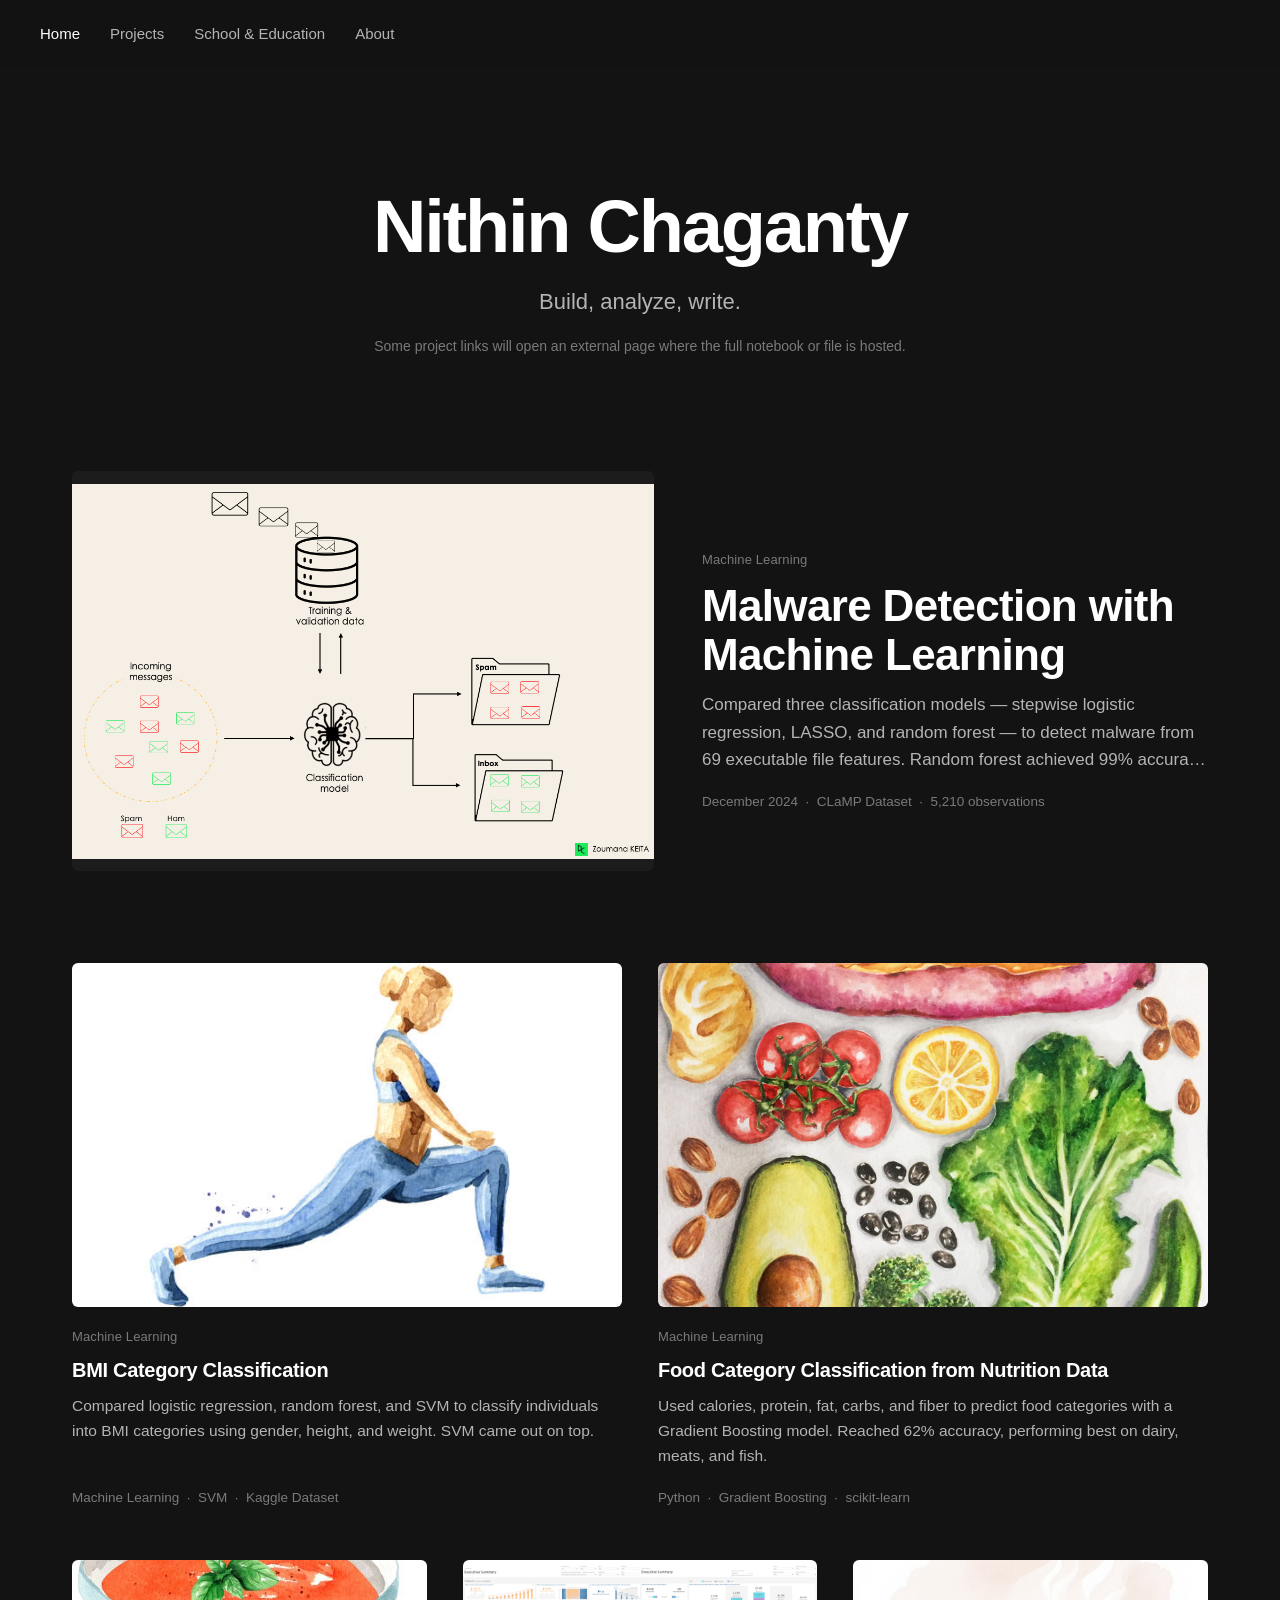
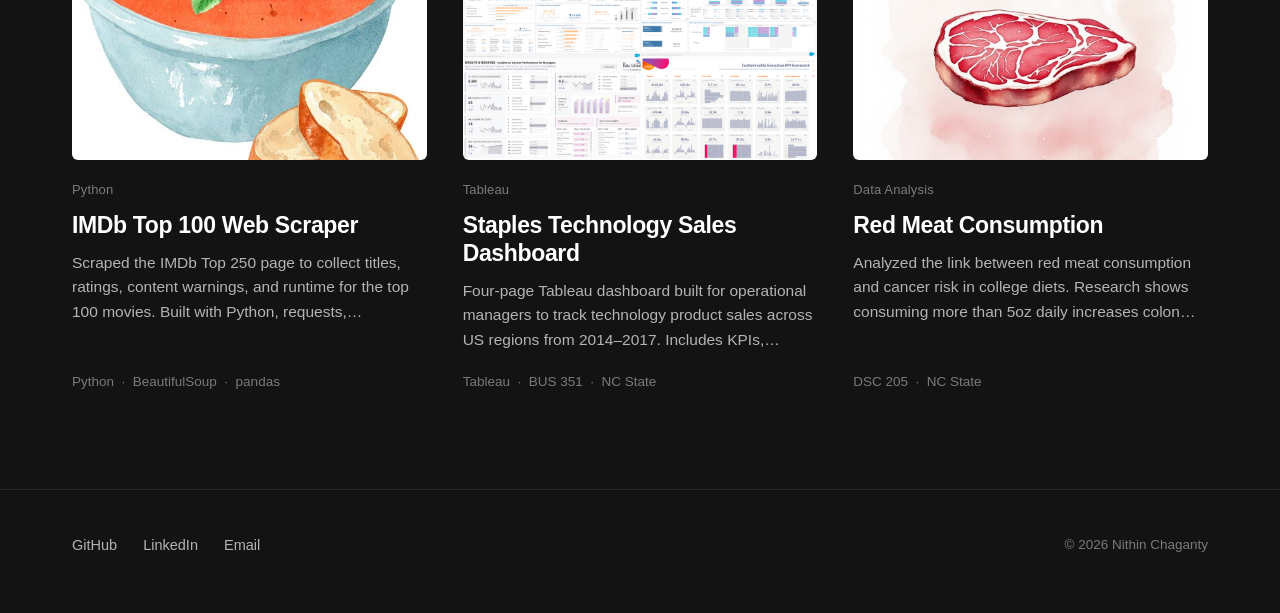
==== commit ec03eced: "Update index.html" ====
--- a/index.html
+++ b/index.html
@@ -15,7 +15,6 @@
     <nav class="nav" id="nav">
       <a href="index.html">Home</a>
       <a href="projects.html">Projects</a>
-      <a href="writing.html">Writing</a>
       <a href="school.html">School &amp; Education</a>
       <a href="about.html">About</a>
     </nav>
--- a/style.css
+++ b/style.css
@@ -329,3 +329,4 @@
   *{animation:none !important; transition:none !important;}
   html{scroll-behavior:auto;}
 }
+.btn-subscribe, .modal-backdrop { display: none !important; }
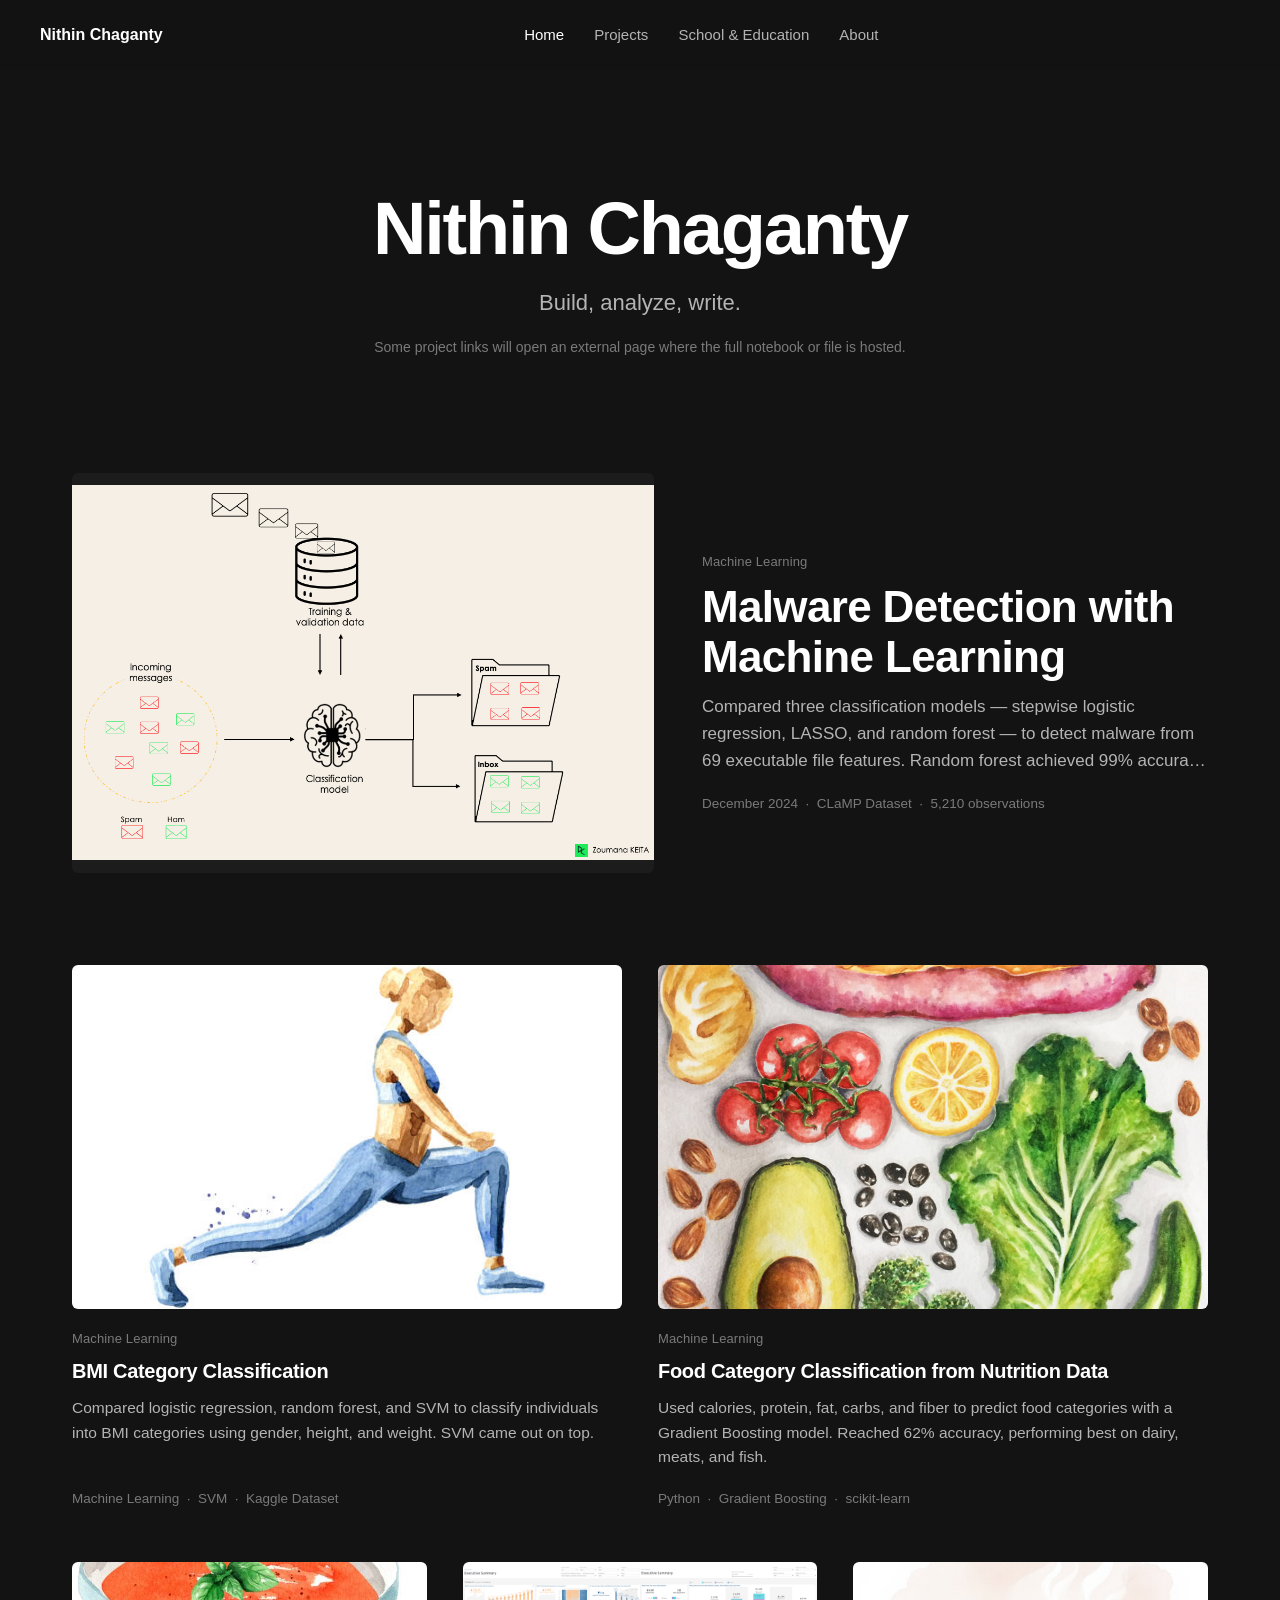
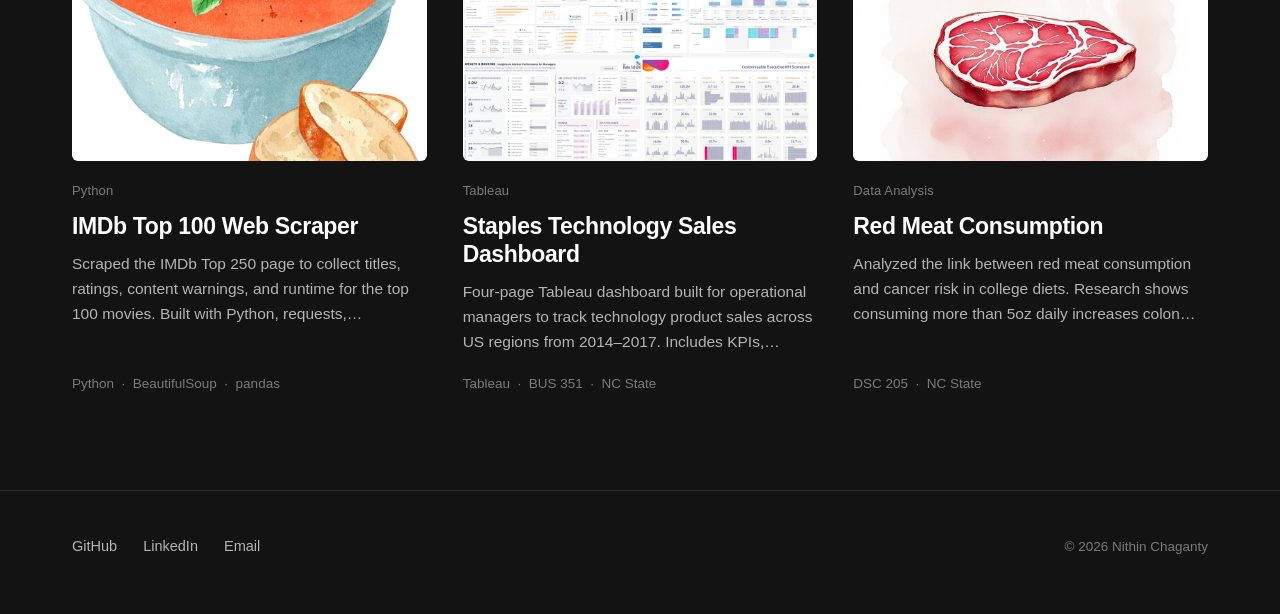
==== commit e91f8a52: "Update index.html" ====
--- a/index.html
+++ b/index.html
@@ -12,7 +12,8 @@
  
 <header class="site-header">
   <div class="wrap header-inner">
-    <nav class="nav" id="nav">
+    <a href="index.html" style="font-size:16px; font-weight:700; color:var(--text); text-decoration:none; white-space:nowrap;">Nithin Chaganty</a>
+      <nav class="nav" id="nav">
       <a href="index.html">Home</a>
       <a href="projects.html">Projects</a>
       <a href="school.html">School &amp; Education</a>
